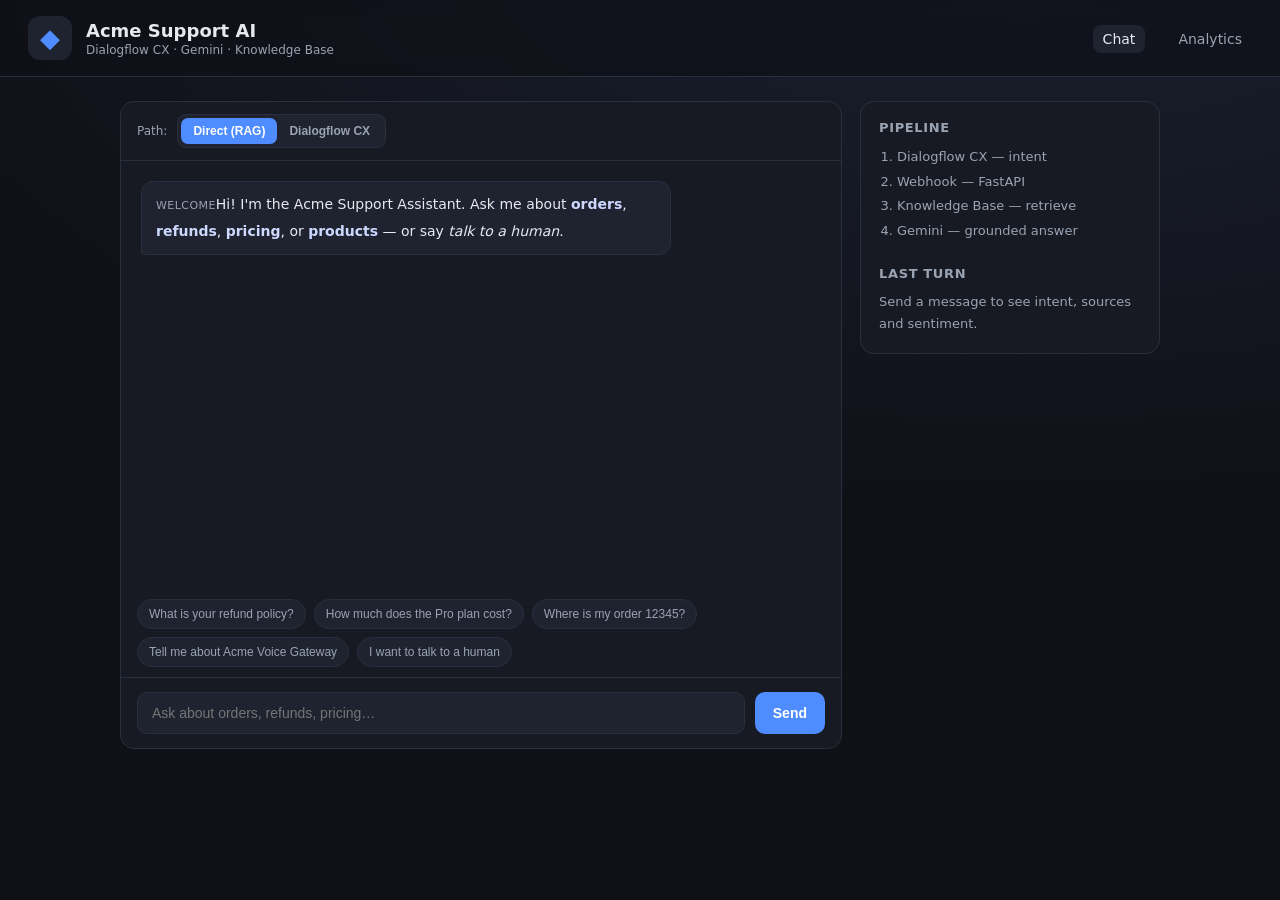
==== frontend/index.html @ ed3e4378 "Initial commit: Enterprise Customer Support AI Conversational AI solution — a mini Google Contact Ce" ====
<!DOCTYPE html>
<html lang="en">
<head>
  <meta charset="UTF-8" />
  <meta name="viewport" content="width=device-width, initial-scale=1.0" />
  <title>Acme Support AI — Assistant</title>
  <link rel="stylesheet" href="styles.css" />
</head>
<body>
  <header class="topbar">
    <div class="brand">
      <span class="logo">◆</span>
      <div>
        <h1>Acme Support AI</h1>
        <p>Dialogflow CX · Gemini · Knowledge Base</p>
      </div>
    </div>
    <nav>
      <a href="index.html" class="active">Chat</a>
      <a href="dashboard.html">Analytics</a>
    </nav>
  </header>

  <main class="chat-shell">
    <section class="chat-panel">
      <div class="mode-bar">
        <span class="mode-label">Path:</span>
        <div class="toggle" id="mode-toggle">
          <button data-mode="direct" class="active">Direct (RAG)</button>
          <button data-mode="cx">Dialogflow CX</button>
        </div>
        <span id="cx-state" class="cx-state"></span>
      </div>
      <div id="messages" class="messages"></div>

      <div class="suggestions" id="suggestions">
        <button>What is your refund policy?</button>
        <button>How much does the Pro plan cost?</button>
        <button>Where is my order 12345?</button>
        <button>Tell me about Acme Voice Gateway</button>
        <button>I want to talk to a human</button>
      </div>

      <form id="chat-form" class="composer">
        <input id="input" type="text" placeholder="Ask about orders, refunds, pricing…" autocomplete="off" />
        <button type="submit">Send</button>
      </form>
    </section>

    <aside class="side-panel">
      <h3>Pipeline</h3>
      <ol class="pipeline">
        <li>Dialogflow CX — intent</li>
        <li>Webhook — FastAPI</li>
        <li>Knowledge Base — retrieve</li>
        <li>Gemini — grounded answer</li>
      </ol>
      <h3>Last turn</h3>
      <div id="meta" class="meta">Send a message to see intent, sources and sentiment.</div>
    </aside>
  </main>

  <!-- Ticket modal -->
  <div id="ticket-modal" class="modal hidden">
    <div class="modal-card">
      <h3>Create a support ticket</h3>
      <input id="t-name" placeholder="Your name" />
      <input id="t-email" type="email" placeholder="Email" />
      <textarea id="t-issue" placeholder="Describe your issue"></textarea>
      <div class="modal-actions">
        <button id="t-cancel" class="secondary">Cancel</button>
        <button id="t-submit">Submit ticket</button>
      </div>
    </div>
  </div>

  <script src="config.js"></script>
  <script src="app.js"></script>
</body>
</html>
---- frontend/styles.css ----
:root {
  --bg: #0f1117;
  --panel: #171a23;
  --panel-2: #1f2330;
  --border: #2a2f3d;
  --text: #e7e9ee;
  --muted: #9aa3b2;
  --accent: #4f8cff;
  --accent-2: #34c759;
  --danger: #ff6b6b;
  --radius: 14px;
}

* { box-sizing: border-box; }
body {
  margin: 0;
  font-family: "Segoe UI", system-ui, -apple-system, sans-serif;
  background: radial-gradient(1200px 600px at 80% -10%, #1b2030, var(--bg));
  color: var(--text);
  min-height: 100vh;
}

.topbar {
  display: flex; align-items: center; justify-content: space-between;
  padding: 16px 28px; border-bottom: 1px solid var(--border);
  background: rgba(15,17,23,.7); backdrop-filter: blur(8px);
  position: sticky; top: 0; z-index: 5;
}
.brand { display: flex; align-items: center; gap: 14px; }
.logo {
  font-size: 26px; color: var(--accent);
  background: var(--panel-2); width: 44px; height: 44px;
  display: grid; place-items: center; border-radius: 12px;
}
.brand h1 { font-size: 18px; margin: 0; }
.brand p { margin: 2px 0 0; color: var(--muted); font-size: 12px; }
nav a {
  color: var(--muted); text-decoration: none; margin-left: 18px;
  font-size: 14px; padding: 6px 10px; border-radius: 8px;
}
nav a.active, nav a:hover { color: var(--text); background: var(--panel-2); }

.chat-shell {
  display: grid; grid-template-columns: 1fr 300px; gap: 18px;
  max-width: 1080px; margin: 24px auto; padding: 0 20px;
}
@media (max-width: 820px) { .chat-shell { grid-template-columns: 1fr; } .side-panel { order: -1; } }

.chat-panel {
  background: var(--panel); border: 1px solid var(--border);
  border-radius: var(--radius); display: flex; flex-direction: column;
  height: 72vh;
}
.mode-bar { display: flex; align-items: center; gap: 10px; padding: 12px 16px; border-bottom: 1px solid var(--border); }
.mode-label { font-size: 12px; color: var(--muted); }
.toggle { display: inline-flex; background: var(--panel-2); border: 1px solid var(--border); border-radius: 9px; padding: 3px; }
.toggle button { background: transparent; border: none; color: var(--muted); padding: 6px 12px; border-radius: 7px; cursor: pointer; font-size: 12px; font-weight: 600; }
.toggle button.active { background: var(--accent); color: #fff; }
.cx-state { font-size: 11px; color: var(--muted); margin-left: auto; }
.cx-state.on { color: var(--accent-2); }
.cx-state.off { color: var(--danger); }

.messages { flex: 1; overflow-y: auto; padding: 20px; display: flex; flex-direction: column; gap: 12px; }

.msg { max-width: 78%; padding: 12px 14px; border-radius: 12px; line-height: 1.5; font-size: 14px; white-space: pre-wrap; }
.msg.user { align-self: flex-end; background: var(--accent); color: white; border-bottom-right-radius: 4px; }
.msg.bot { align-self: flex-start; background: var(--panel-2); border: 1px solid var(--border); border-bottom-left-radius: 4px; }
.msg.bot strong { color: #cdd8ff; }
.msg .tag {
  display: inline-block; font-size: 11px; color: var(--muted);
  margin-bottom: 6px; text-transform: uppercase; letter-spacing: .04em;
}
.typing { color: var(--muted); font-style: italic; }

.suggestions { display: flex; flex-wrap: wrap; gap: 8px; padding: 0 16px 10px; }
.suggestions button {
  background: var(--panel-2); border: 1px solid var(--border); color: var(--muted);
  padding: 7px 11px; border-radius: 20px; font-size: 12px; cursor: pointer;
}
.suggestions button:hover { color: var(--text); border-color: var(--accent); }

.composer { display: flex; gap: 10px; padding: 14px 16px; border-top: 1px solid var(--border); }
.composer input {
  flex: 1; background: var(--panel-2); border: 1px solid var(--border);
  color: var(--text); padding: 12px 14px; border-radius: 10px; font-size: 14px;
}
.composer input:focus { outline: none; border-color: var(--accent); }
.composer button, .modal button {
  background: var(--accent); color: white; border: none; padding: 12px 18px;
  border-radius: 10px; cursor: pointer; font-weight: 600; font-size: 14px;
}
.composer button:hover { filter: brightness(1.08); }

.side-panel { background: var(--panel); border: 1px solid var(--border); border-radius: var(--radius); padding: 18px; height: fit-content; }
.side-panel h3 { font-size: 13px; text-transform: uppercase; letter-spacing: .05em; color: var(--muted); margin: 0 0 10px; }
.pipeline { margin: 0 0 22px; padding-left: 18px; color: var(--muted); font-size: 13px; line-height: 1.9; }
.meta { font-size: 13px; color: var(--muted); line-height: 1.7; }
.meta .pill { display: inline-block; background: var(--panel-2); border: 1px solid var(--border); padding: 2px 9px; border-radius: 20px; color: var(--text); margin: 2px 4px 2px 0; font-size: 12px; }
.pill.neg { color: var(--danger); border-color: var(--danger); }
.pill.pos { color: var(--accent-2); border-color: var(--accent-2); }

/* Modal */
.modal { position: fixed; inset: 0; background: rgba(0,0,0,.6); display: grid; place-items: center; z-index: 20; }
.modal.hidden { display: none; }
.modal-card { background: var(--panel); border: 1px solid var(--border); border-radius: var(--radius); padding: 22px; width: 380px; max-width: 92vw; }
.modal-card h3 { margin: 0 0 14px; }
.modal-card input, .modal-card textarea {
  width: 100%; margin-bottom: 10px; background: var(--panel-2); border: 1px solid var(--border);
  color: var(--text); padding: 10px 12px; border-radius: 9px; font-size: 14px; font-family: inherit;
}
.modal-card textarea { min-height: 80px; resize: vertical; }
.modal-actions { display: flex; justify-content: flex-end; gap: 10px; }
.modal button.secondary { background: var(--panel-2); border: 1px solid var(--border); color: var(--text); }

/* Dashboard */
.dash { max-width: 1080px; margin: 24px auto; padding: 0 20px; }
.cards { display: grid; grid-template-columns: repeat(auto-fit, minmax(170px, 1fr)); gap: 14px; margin-bottom: 22px; }
.card { background: var(--panel); border: 1px solid var(--border); border-radius: var(--radius); padding: 18px; }
.card .value { font-size: 30px; font-weight: 700; }
.card .label { color: var(--muted); font-size: 13px; margin-top: 4px; }
.card .value.green { color: var(--accent-2); }
.card .value.blue { color: var(--accent); }
.grid2 { display: grid; grid-template-columns: 1fr 1fr; gap: 18px; }
@media (max-width: 820px) { .grid2 { grid-template-columns: 1fr; } }
.block { background: var(--panel); border: 1px solid var(--border); border-radius: var(--radius); padding: 20px; }
.block h3 { margin: 0 0 16px; font-size: 15px; }
.bar-row { margin-bottom: 12px; }
.bar-row .bar-top { display: flex; justify-content: space-between; font-size: 13px; margin-bottom: 5px; }
.bar { height: 9px; background: var(--panel-2); border-radius: 6px; overflow: hidden; }
.bar > span { display: block; height: 100%; background: linear-gradient(90deg, var(--accent), #7aa7ff); }
.recent { font-size: 13px; }
.recent .row { display: flex; justify-content: space-between; padding: 8px 0; border-bottom: 1px solid var(--border); color: var(--muted); gap: 10px; }
.recent .row span:first-child { color: var(--text); overflow: hidden; text-overflow: ellipsis; white-space: nowrap; }
.refresh { float: right; background: var(--panel-2); border: 1px solid var(--border); color: var(--text); padding: 8px 14px; border-radius: 9px; cursor: pointer; font-size: 13px; }
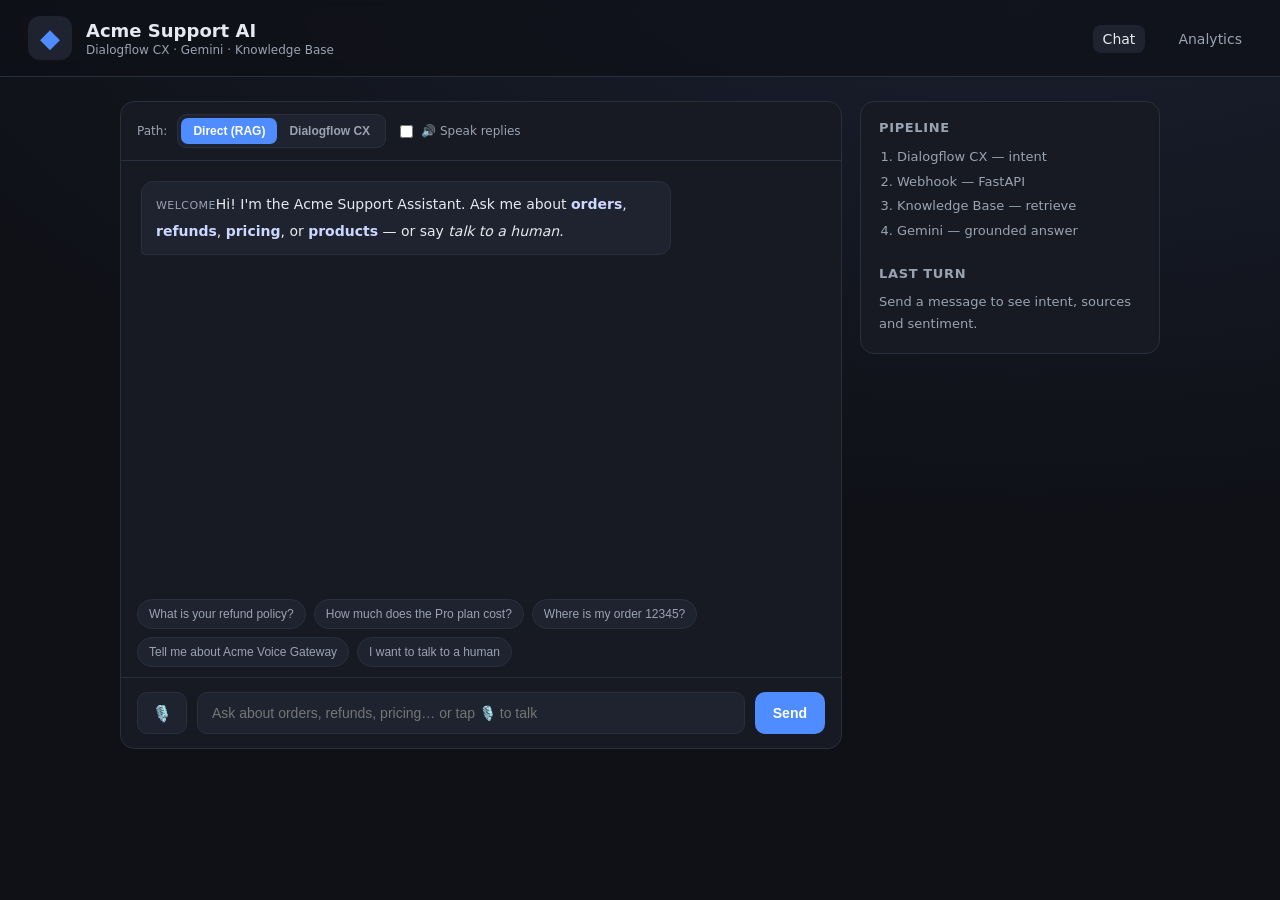
==== commit f0118070: "Implement Voice AI (voicebot), CSAT/resolution/intent-accuracy metrics, delivery story Voice AI (was" ====
--- a/frontend/index.html
+++ b/frontend/index.html
@@ -29,6 +29,7 @@
           <button data-mode="direct" class="active">Direct (RAG)</button>
           <button data-mode="cx">Dialogflow CX</button>
         </div>
+        <label class="voice-toggle"><input type="checkbox" id="speak-toggle" /> 🔊 Speak replies</label>
         <span id="cx-state" class="cx-state"></span>
       </div>
       <div id="messages" class="messages"></div>
@@ -42,7 +43,8 @@
       </div>
 
       <form id="chat-form" class="composer">
-        <input id="input" type="text" placeholder="Ask about orders, refunds, pricing…" autocomplete="off" />
+        <button type="button" id="mic" class="mic" title="Speak (voicebot)" aria-label="Speak">🎙️</button>
+        <input id="input" type="text" placeholder="Ask about orders, refunds, pricing… or tap 🎙️ to talk" autocomplete="off" />
         <button type="submit">Send</button>
       </form>
     </section>
--- a/frontend/styles.css
+++ b/frontend/styles.css
@@ -56,6 +56,8 @@
 .toggle { display: inline-flex; background: var(--panel-2); border: 1px solid var(--border); border-radius: 9px; padding: 3px; }
 .toggle button { background: transparent; border: none; color: var(--muted); padding: 6px 12px; border-radius: 7px; cursor: pointer; font-size: 12px; font-weight: 600; }
 .toggle button.active { background: var(--accent); color: #fff; }
+.voice-toggle { font-size: 12px; color: var(--muted); display: inline-flex; align-items: center; gap: 5px; cursor: pointer; }
+.voice-toggle input { accent-color: var(--accent); }
 .cx-state { font-size: 11px; color: var(--muted); margin-left: auto; }
 .cx-state.on { color: var(--accent-2); }
 .cx-state.off { color: var(--danger); }
@@ -90,6 +92,15 @@
   border-radius: 10px; cursor: pointer; font-weight: 600; font-size: 14px;
 }
 .composer button:hover { filter: brightness(1.08); }
+.composer .mic { background: var(--panel-2); border: 1px solid var(--border); font-size: 16px; padding: 0 14px; }
+.composer .mic:hover { border-color: var(--accent); }
+.composer .mic.listening { background: var(--danger); border-color: var(--danger); animation: pulse 1.1s infinite; }
+.composer .mic:disabled { opacity: .4; cursor: not-allowed; }
+@keyframes pulse { 0%,100% { box-shadow: 0 0 0 0 rgba(255,107,107,.5); } 50% { box-shadow: 0 0 0 6px rgba(255,107,107,0); } }
+
+.feedback { display: flex; align-items: center; gap: 6px; margin-top: 8px; font-size: 12px; color: var(--muted); }
+.feedback button { background: transparent; border: 1px solid var(--border); border-radius: 7px; cursor: pointer; padding: 2px 7px; font-size: 13px; }
+.feedback button:hover { border-color: var(--accent); }
 
 .side-panel { background: var(--panel); border: 1px solid var(--border); border-radius: var(--radius); padding: 18px; height: fit-content; }
 .side-panel h3 { font-size: 13px; text-transform: uppercase; letter-spacing: .05em; color: var(--muted); margin: 0 0 10px; }
@@ -120,6 +131,16 @@
 .card .label { color: var(--muted); font-size: 13px; margin-top: 4px; }
 .card .value.green { color: var(--accent-2); }
 .card .value.blue { color: var(--accent); }
+.card .value.amber { color: #ffcc66; }
+.outcomes .card { background: linear-gradient(180deg, rgba(52,199,89,.08), var(--panel)); }
+.section-title { font-size: 14px; text-transform: uppercase; letter-spacing: .06em; color: var(--muted); margin: 22px 0 10px; }
+.muted-note { text-transform: none; letter-spacing: 0; font-size: 12px; color: var(--muted); opacity: .8; }
+.assumptions { font-size: 11px; color: var(--muted); margin: -8px 0 4px; }
+.empty { color: var(--muted); }
+.recent .row em { color: var(--muted); font-style: normal; }
+.status { font-size: 11px; padding: 2px 9px; border-radius: 20px; border: 1px solid var(--border); height: fit-content; white-space: nowrap; }
+.status.open { color: #ffcc66; border-color: #ffcc66; }
+.status.closed { color: var(--accent-2); border-color: var(--accent-2); }
 .grid2 { display: grid; grid-template-columns: 1fr 1fr; gap: 18px; }
 @media (max-width: 820px) { .grid2 { grid-template-columns: 1fr; } }
 .block { background: var(--panel); border: 1px solid var(--border); border-radius: var(--radius); padding: 20px; }
